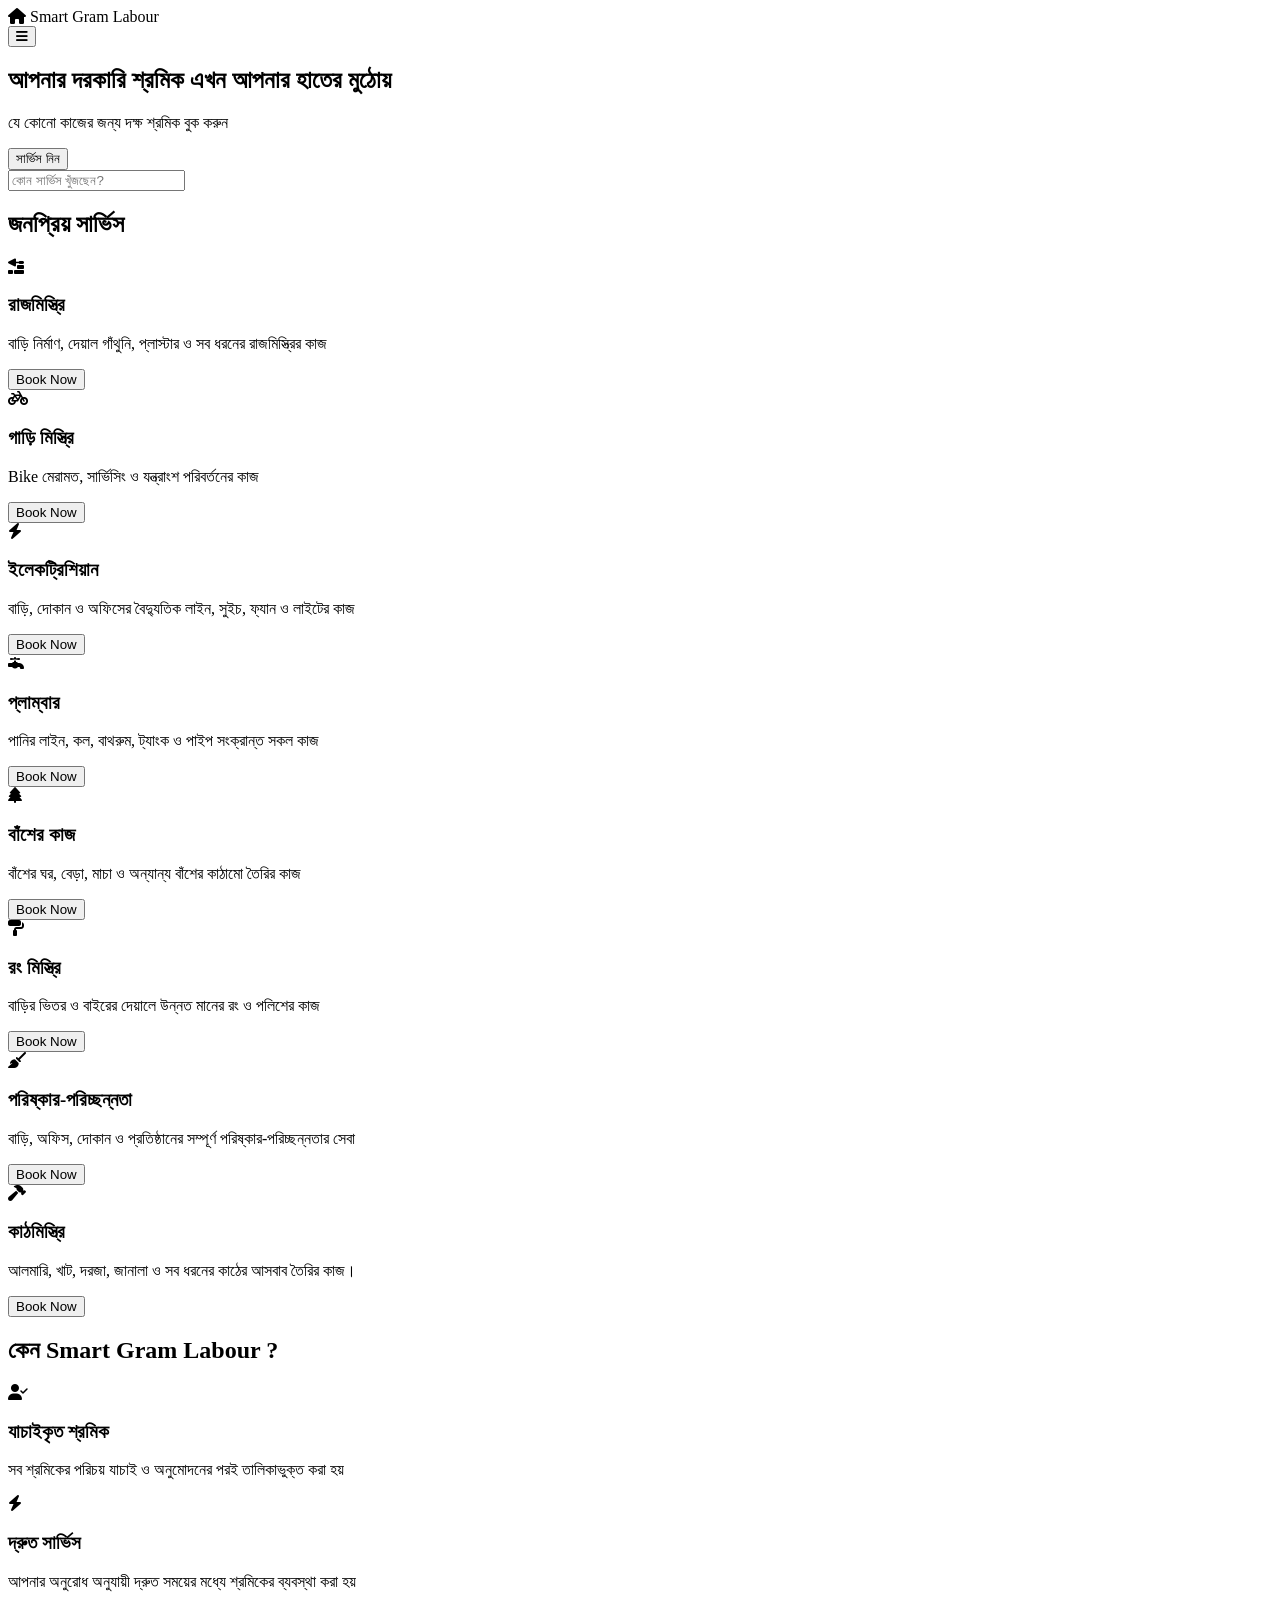
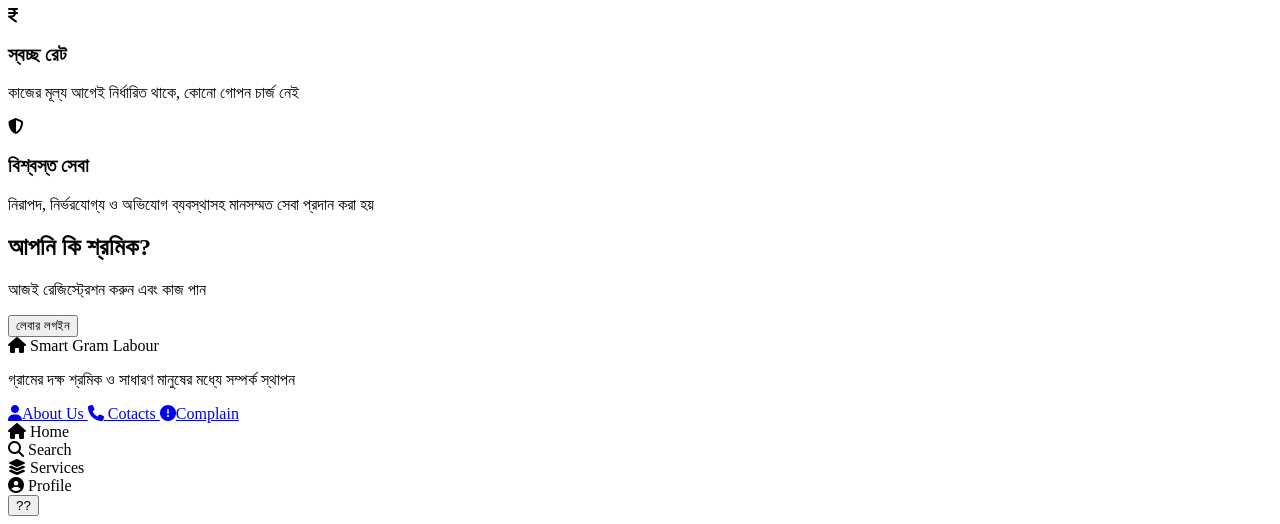
==== index.html @ b21dd410 "Add files via upload" ====
﻿
<!DOCTYPE html>
<html lang="bn">
<head>
<meta charset="UTF-8">
<meta name="viewport" content="width=device-width, initial-scale=1.0">
<title>Smart Gram Labour</title>

<link rel="preconnect" href="https://fonts.googleapis.com">
<link rel="preconnect" href="https://fonts.gstatic.com" crossorigin>
<link href="https://fonts.googleapis.com/css2?family=Noto+Sans+Bengali:wght@300;400;500;700&display=swap" rel="stylesheet">
<link rel="stylesheet" href="https://cdnjs.cloudflare.com/ajax/libs/font-awesome/6.7.2/css/all.min.css">
<link rel="stylesheet" href="style.css">
</head>

<body>

<header class="topbar">

<div class="logo">
<i class="fa-solid fa-house"></i>  Smart Gram Labour
</div>

<div class="menu">

<button class="menu-btn">
<i class="fa-solid fa-bars"></i>
</button>

</div>

</header>

<section class="hero">

<h1>
আপনার দরকারি শ্রমিক এখন আপনার হাতের মুঠোয়
</h1>

<p>

যে কোনো কাজের জন্য দক্ষ শ্রমিক বুক করুন

</p>

<button onclick="location.href='service.html'" class="requestBtn">
সার্ভিস নিন
</button>

</section>

<section class="searchArea">

<input
type="text"
placeholder="কোন সার্ভিস খুঁজছেন?">

</section>

<section class="serviceTitle">

<h2>

জনপ্রিয় সার্ভিস

</h2>

</section>

<section class="services">

<div class="card">

<div class="icon">

<i class="fa-solid fa-trowel-bricks"></i>

</div>

<h3>
রাজমিস্ত্রি

</h3>

<p>

বাড়ি নির্মাণ, দেয়াল গাঁথুনি, প্লাস্টার ও সব ধরনের রাজমিস্ত্রির কাজ

</p>

<button onclick="location.href='service.html?service=mason'">
Book Now
</button>

</div>


<div class="card">

<div class="icon">

<i class="fa-solid fa-bicycle"></i>

</div>

<h3>

গাড়ি মিস্ত্রি

</h3>

<p>

Bike মেরামত, সার্ভিসিং ও যন্ত্রাংশ পরিবর্তনের কাজ

</p>

<button onclick="location.href='service.html?service=bike'">
Book Now
</button>

</div>


<div class="card">

<div class="icon">
<i class="fa-solid fa-bolt"></i>

</div>

<h3>

ইলেকট্রিশিয়ান

</h3>

<p>
বাড়ি, দোকান ও অফিসের বৈদ্যুতিক লাইন, সুইচ, ফ্যান ও লাইটের কাজ

</p>

<button onclick="location.href='service.html?service=electric'">
Book Now
</button>

</div>


<div class="card">

<div class="icon">

<i class="fa-solid fa-faucet"></i>

</div>

<h3>
প্লাম্বার

</h3>

<p>

পানির লাইন, কল, বাথরুম, ট্যাংক ও পাইপ সংক্রান্ত সকল কাজ

</p>

<button onclick="location.href='service.html?service=plumber'">
Book Now
</button>

</div>


<div class="card">

<div class="icon">

<i class="fa-solid fa-tree"></i></i>
</div>

<h3>

বাঁশের কাজ

</h3>

<p>

বাঁশের ঘর, বেড়া, মাচা ও অন্যান্য বাঁশের কাঠামো তৈরির কাজ

</p>

<button onclick="location.href='service.html?service=bamboo'">
Book Now
</button>

</div>


<div class="card">

<div class="icon">
<i class="fa-solid fa-paint-roller"></i>

</div>

<h3>
রং মিস্ত্রি

</h3>

<p>
বাড়ির ভিতর ও বাইরের দেয়ালে উন্নত মানের রং ও পলিশের কাজ

</p>

<button onclick="location.href='service.html?service=painter'">
Book Now
</button>

</div>
<div class="card">

<div class="icon">

<i class="fa-solid fa-broom"></i>

</div>

<h3>

পরিষ্কার-পরিচ্ছন্নতা

</h3>

<p>

বাড়ি, অফিস, দোকান ও প্রতিষ্ঠানের সম্পূর্ণ পরিষ্কার-পরিচ্ছন্নতার সেবা

</p>

<button onclick="location.href='service.html?service=cleaning'">
Book Now
</button>

</div>


<div class="card">

<div class="icon">

<i class="fa-solid fa-hammer"></i>

</div>

<h3>

কাঠমিস্ত্রি

</h3>

<p>

আলমারি, খাট, দরজা, জানালা ও সব ধরনের কাঠের আসবাব তৈরির কাজ।

</p>

<button onclick="location.href='service.html?service=carpenter'">
Book Now
</button>

</div>

</section>


<section class="featureSection">

<h2>
 কেন Smart Gram Labour ?
</h2>

<div class="featureBox">

<div class="feature">

<i class="fa-solid fa-user-check"></i>

<h3>
যাচাইকৃত শ্রমিক

</h3>

<p>

সব শ্রমিকের পরিচয় যাচাই ও অনুমোদনের পরই তালিকাভুক্ত করা হয়

</p>

</div>


<div class="feature">
<i class="fa-solid fa-bolt"></i>
<h3>
দ্রুত সার্ভিস

</h3>

<p>

আপনার অনুরোধ অনুযায়ী দ্রুত সময়ের মধ্যে শ্রমিকের ব্যবস্থা করা হয়

</p>

</div>


<div class="feature">

<i class="fa-solid fa-indian-rupee-sign"></i>
<h3>
স্বচ্ছ রেট

</h3>

<p>
কাজের মূল্য আগেই নির্ধারিত থাকে, কোনো গোপন চার্জ নেই

</p>

</div>


<div class="feature">

<i class="fa-solid fa-shield-halved"></i>
<h3>
বিশ্বস্ত সেবা

</h3>

<p>
নিরাপদ, নির্ভরযোগ্য ও অভিযোগ ব্যবস্থাসহ মানসম্মত সেবা প্রদান করা হয়

</p>

</div>

</div>

</section>


<section class="workerJoin">

<h2>

আপনি কি শ্রমিক?

</h2>

<p>

আজই রেজিস্ট্রেশন করুন এবং কাজ পান

</p>

<button class="joinBtn">
লেবার লগইন

</button>

</section>


<footer>

<div class="footerLogo">

<i class="fa-solid fa-house"></i> Smart Gram Labour

</div>

<p>

গ্রামের দক্ষ শ্রমিক ও সাধারণ মানুষের মধ্যে সম্পর্ক স্থাপন
</p>

<div class="footerLinks">

<a href="#">

<i class="fa-solid fa-user"></i>About Us
</a>

<a href="#">

<i class="fa-solid fa-phone"></i> Cotacts

</a>

<a href="#">

<i class="fa-solid fa-circle-exclamation"></i>Complain

</a>

</div>

</footer>


<div class="bottomNav">

<div class="navItem">

<i class="fa-solid fa-house"></i>

<span>

Home

</span>

</div>


<div class="navItem">
<i class="fa-solid fa-magnifying-glass"></i>

<span>

Search

</span>

</div>


<div class="navItem">

<i class="fa-solid fa-layer-group"></i>

<span>

Services

</span>

</div>


<div class="navItem">

<i class="fa-solid fa-circle-user"></i>

<span>

Profile

</span>

</div>

</div>


<button class="floatingBtn">

??

</button>

<script src="script.js"></script>

</body>

</html>
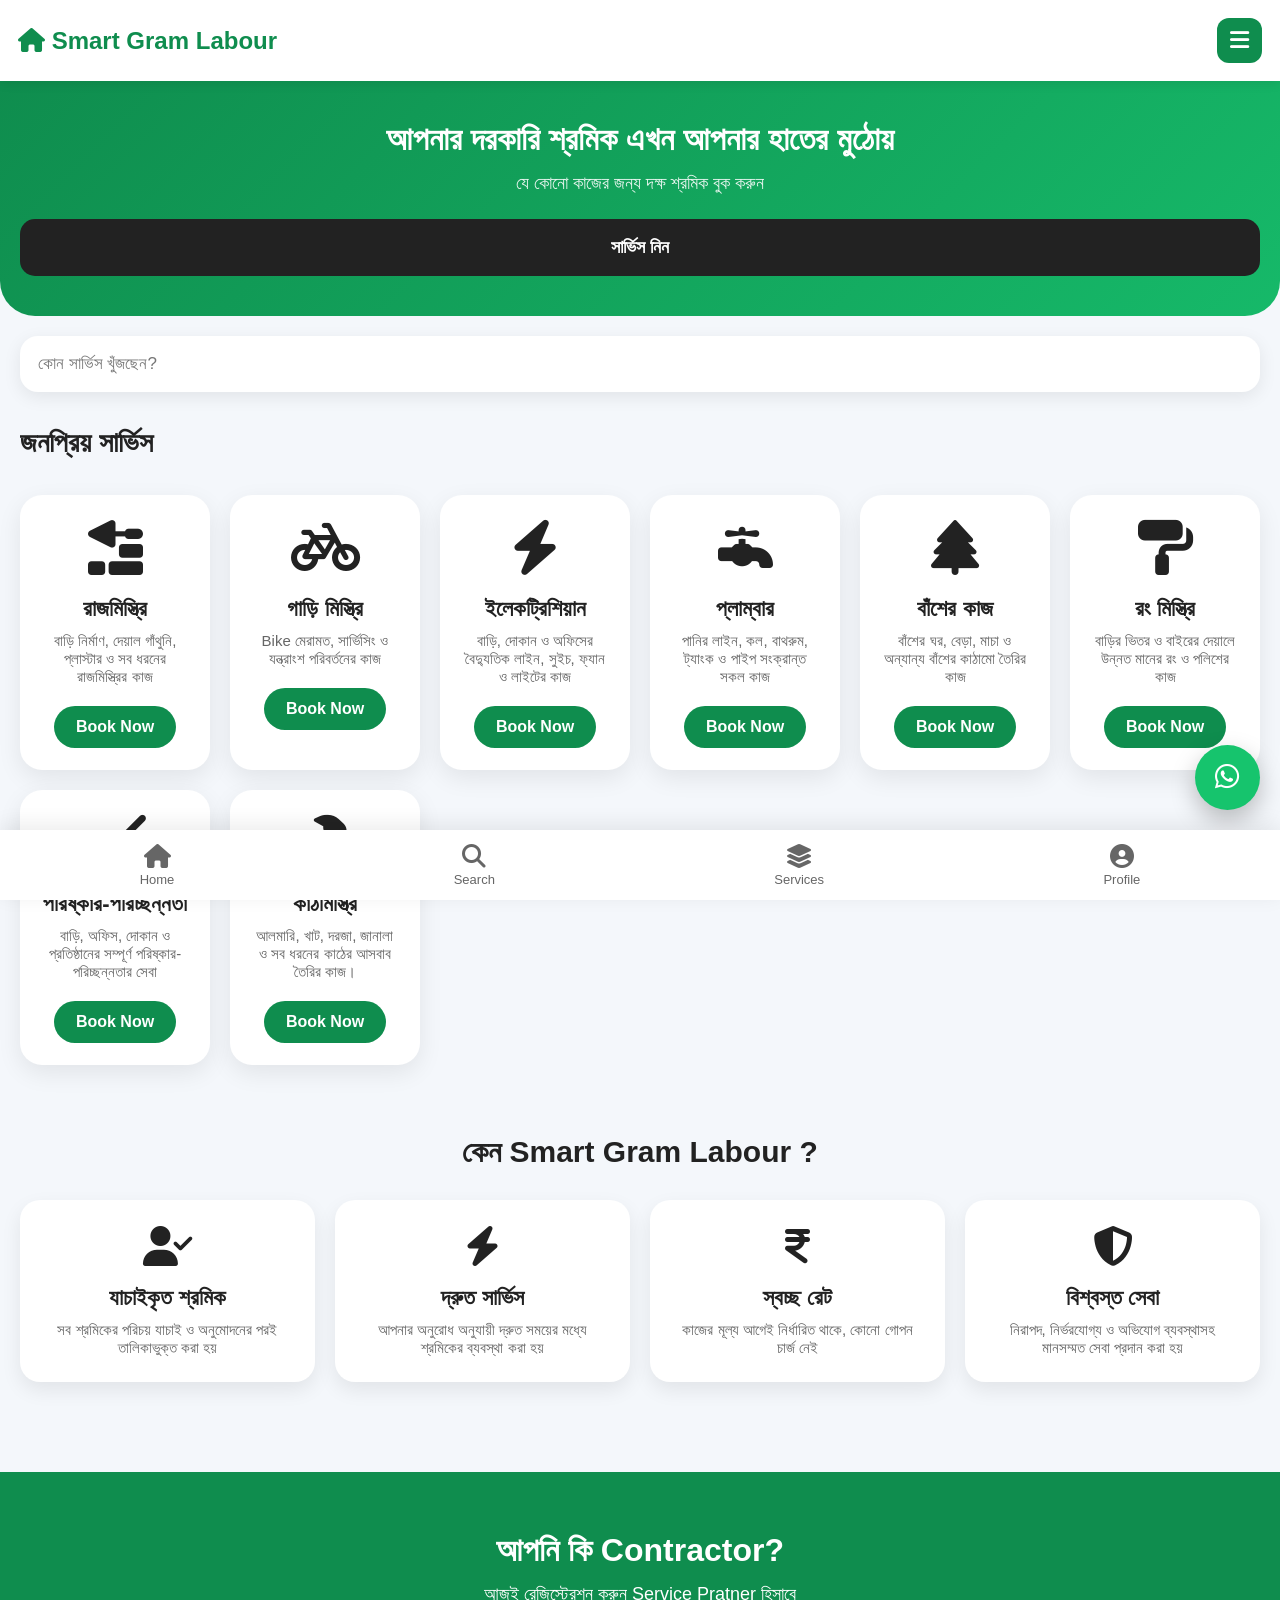
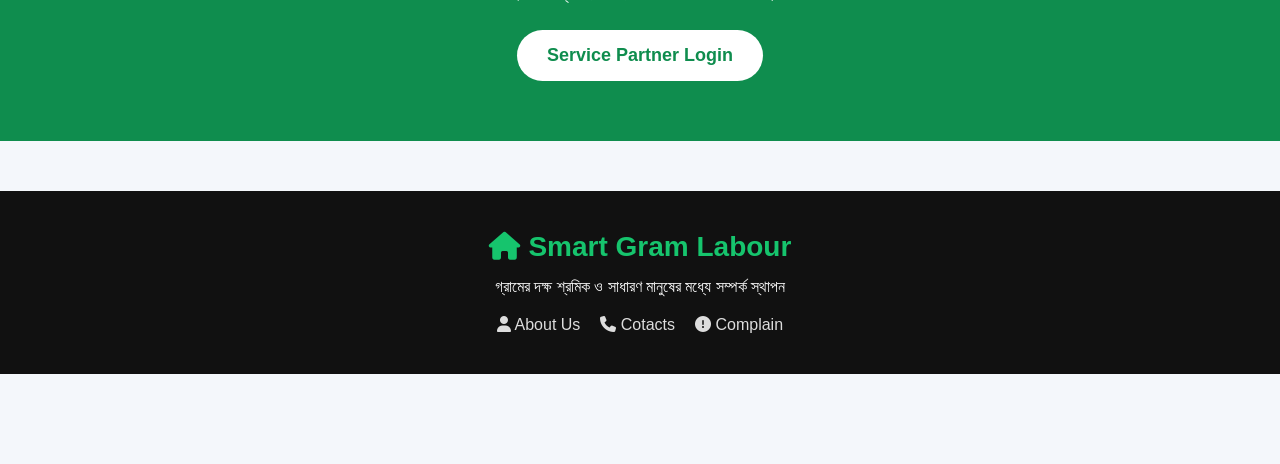
==== commit 0b8b887e: "Add files via upload" ====
--- a/index.html
+++ b/index.html
@@ -43,7 +43,7 @@
 
 </p>
 
-<button onclick="location.href='service.html'" class="requestBtn">
+<button onclick="location.href='request.html'" class="requestBtn">
 সার্ভিস নিন
 </button>
 
@@ -359,19 +359,19 @@
 
 <h2>
 
-আপনি কি শ্রমিক?
+আপনি কি Contractor?
 
 </h2>
 
 <p>
 
-আজই রেজিস্ট্রেশন করুন এবং কাজ পান
-
-</p>
-
-<button class="joinBtn">
-লেবার লগইন
-
+আজই রেজিস্ট্রেশন করুন Service Pratner হিসাবে
+
+</p>
+
+<button class="joinBtn"
+onclick="location.href='contractor.html'">
+Service Partner Login
 </button>
 
 </section>
@@ -394,7 +394,7 @@
 
 <a href="#">
 
-<i class="fa-solid fa-user"></i>About Us
+<i class="fa-solid fa-user"></i> About Us
 </a>
 
 <a href="#">
@@ -405,7 +405,7 @@
 
 <a href="#">
 
-<i class="fa-solid fa-circle-exclamation"></i>Complain
+<i class="fa-solid fa-circle-exclamation"></i> Complain
 
 </a>
 
@@ -471,7 +471,7 @@
 
 <button class="floatingBtn">
 
-??
+<i class="fa-brands fa-whatsapp"></i>
 
 </button>
 
--- a/style.css
+++ b/style.css
@@ -0,0 +1,924 @@
+﻿/* ===========================
+   Smart Gram Labour
+   style.css
+=========================== */
+
+*{
+margin:0;
+padding:0;
+box-sizing:border-box;
+font-family:'Noto Sans Bengali',sans-serif;
+}
+
+body{
+background:#f4f7fb;
+color:#222;
+}
+
+a{
+text-decoration:none;
+color:inherit;
+}
+
+button{
+cursor:pointer;
+border:none;
+outline:none;
+}
+
+/* ======================
+HEADER
+====================== */
+
+.topbar{
+
+position:sticky;
+top:0;
+
+background:#ffffff;
+
+display:flex;
+
+justify-content:space-between;
+
+align-items:center;
+
+padding:18px;
+
+box-shadow:0 3px 10px rgba(0,0,0,.08);
+
+z-index:999;
+
+}
+
+.logo{
+
+font-size:24px;
+
+font-weight:700;
+
+color:#0f8d4e;
+
+}
+
+.menu-btn{
+
+background:#0f8d4e;
+
+color:white;
+
+width:45px;
+
+height:45px;
+
+border-radius:12px;
+
+font-size:22px;
+
+}
+
+/* ======================
+HERO
+====================== */
+
+.hero{
+
+padding:40px 20px;
+
+text-align:center;
+
+background:linear-gradient(135deg,#0f8d4e,#16b969);
+
+color:white;
+
+border-bottom-left-radius:35px;
+
+border-bottom-right-radius:35px;
+
+}
+
+.hero h1{
+
+font-size:32px;
+
+margin-bottom:15px;
+
+}
+
+.hero p{
+
+font-size:18px;
+
+opacity:.9;
+
+margin-bottom:25px;
+
+}
+
+.requestBtn{
+
+background:white;
+
+color:#0f8d4e;
+
+padding:15px 30px;
+
+font-size:18px;
+
+border-radius:50px;
+
+font-weight:bold;
+
+transition:.3s;
+
+}
+
+.requestBtn:hover{
+
+transform:scale(1.05);
+
+}
+
+/* ======================
+SEARCH
+====================== */
+
+.searchArea{
+
+padding:20px;
+
+}
+
+.searchArea input{
+
+width:100%;
+
+padding:18px;
+
+border-radius:18px;
+
+border:none;
+
+box-shadow:0 5px 18px rgba(0,0,0,.08);
+
+font-size:17px;
+
+}
+
+/* ======================
+TITLE
+====================== */
+
+.serviceTitle{
+
+padding:15px 20px;
+
+}
+
+.serviceTitle h2{
+
+font-size:28px;
+
+color:#222;
+
+}
+
+/* ======================
+SERVICE GRID
+====================== */
+
+.services{
+
+display:grid;
+
+grid-template-columns:repeat(auto-fit,minmax(170px,1fr));
+
+gap:20px;
+
+padding:20px;
+
+}
+/* ======================
+SERVICE CARD
+====================== */
+
+.card{
+
+background:#ffffff;
+
+border-radius:22px;
+
+padding:22px;
+
+text-align:center;
+
+box-shadow:0 8px 25px rgba(0,0,0,.08);
+
+transition:.35s;
+
+cursor:pointer;
+
+}
+
+.card:hover{
+
+transform:translateY(-8px);
+
+box-shadow:0 15px 35px rgba(0,0,0,.15);
+
+}
+
+.icon{
+
+font-size:55px;
+
+margin-bottom:15px;
+
+}
+
+.card h3{
+
+font-size:22px;
+
+margin-bottom:10px;
+
+}
+
+.card p{
+
+font-size:15px;
+
+color:#666;
+
+margin-bottom:20px;
+
+}
+
+.card button{
+
+background:#0f8d4e;
+
+color:white;
+
+padding:12px 22px;
+
+border-radius:30px;
+
+font-size:16px;
+
+font-weight:bold;
+
+transition:.3s;
+
+}
+
+.card button:hover{
+
+background:#0b6d3b;
+
+}
+
+
+/* ======================
+FEATURE SECTION
+====================== */
+
+.featureSection{
+
+padding:50px 20px;
+
+}
+
+.featureSection h2{
+
+text-align:center;
+
+font-size:30px;
+
+margin-bottom:30px;
+
+}
+
+.featureBox{
+
+display:grid;
+
+grid-template-columns:repeat(auto-fit,minmax(220px,1fr));
+
+gap:20px;
+
+}
+
+.feature{
+
+background:white;
+
+padding:25px;
+
+border-radius:20px;
+
+text-align:center;
+
+box-shadow:0 8px 20px rgba(0,0,0,.08);
+
+font-size:40px;
+
+}
+
+.feature h3{
+
+margin-top:15px;
+
+font-size:22px;
+
+}
+
+.feature p{
+
+margin-top:10px;
+
+font-size:15px;
+
+color:#666;
+
+}
+
+
+/* ======================
+JOIN SECTION
+====================== */
+
+.workerJoin{
+
+padding:60px 20px;
+
+text-align:center;
+
+background:#0f8d4e;
+
+color:white;
+
+margin-top:40px;
+
+}
+
+.workerJoin h2{
+
+font-size:32px;
+
+margin-bottom:15px;
+
+}
+
+.workerJoin p{
+
+font-size:18px;
+
+margin-bottom:25px;
+
+}
+
+.joinBtn{
+
+background:white;
+
+color:#0f8d4e;
+
+padding:15px 30px;
+
+border-radius:40px;
+
+font-size:18px;
+
+font-weight:bold;
+
+}
+/* ======================
+FOOTER
+====================== */
+
+footer{
+background:#111;
+color:white;
+padding:40px 20px;
+text-align:center;
+margin-top:50px;
+}
+
+.footerLogo{
+font-size:28px;
+font-weight:bold;
+margin-bottom:15px;
+color:#16c46d;
+}
+
+.footerLinks{
+display:flex;
+justify-content:center;
+flex-wrap:wrap;
+gap:20px;
+margin-top:20px;
+}
+
+.footerLinks a{
+color:#ddd;
+font-size:16px;
+transition:.3s;
+}
+
+.footerLinks a:hover{
+color:#16c46d;
+}
+
+/* ======================
+BOTTOM NAVIGATION
+====================== */
+
+.bottomNav{
+position:fixed;
+bottom:0;
+left:0;
+width:100%;
+height:70px;
+background:#ffffff;
+display:flex;
+justify-content:space-around;
+align-items:center;
+box-shadow:0 -5px 20px rgba(0,0,0,.08);
+z-index:999;
+}
+
+.navItem{
+display:flex;
+flex-direction:column;
+align-items:center;
+font-size:24px;
+color:#666;
+cursor:pointer;
+transition:.3s;
+}
+
+.navItem span{
+font-size:13px;
+margin-top:4px;
+}
+
+.navItem:hover{
+color:#0f8d4e;
+}
+
+/* ======================
+FLOATING BUTTON
+====================== */
+
+.floatingBtn{
+position:fixed;
+right:20px;
+bottom:90px;
+width:65px;
+height:65px;
+border-radius:50%;
+background:#16c46d;
+color:white;
+font-size:28px;
+box-shadow:0 10px 25px rgba(0,0,0,.25);
+transition:.3s;
+}
+
+.floatingBtn:hover{
+transform:scale(1.1);
+}
+
+/* ======================
+SCROLLBAR
+====================== */
+
+::-webkit-scrollbar{
+width:8px;
+}
+
+::-webkit-scrollbar-thumb{
+background:#16c46d;
+border-radius:20px;
+}
+
+::-webkit-scrollbar-track{
+background:#f2f2f2;
+}
+
+/* ======================
+ANIMATION
+====================== */
+
+.card,
+.feature,
+.requestBtn,
+.joinBtn{
+animation:fadeUp .7s ease;
+}
+
+@keyframes fadeUp{
+
+0%{
+opacity:0;
+transform:translateY(25px);
+}
+
+100%{
+opacity:1;
+transform:translateY(0);
+}
+
+}
+
+/* ======================
+RESPONSIVE
+====================== */
+
+@media(max-width:768px){
+
+.hero h1{
+font-size:26px;
+}
+
+.hero p{
+font-size:16px;
+}
+
+.logo{
+font-size:20px;
+}
+
+.serviceTitle h2{
+font-size:24px;
+}
+
+.card{
+padding:18px;
+}
+
+.icon{
+font-size:45px;
+}
+
+.feature h3{
+font-size:20px;
+}
+
+.bottomNav{
+height:65px;
+}
+
+.navItem{
+font-size:20px;
+}
+
+}
+
+/* Bottom Nav ???? ?? ??????? ???? */
+body{
+padding-bottom:90px;
+}
+.service-page{
+
+max-width:700px;
+
+margin:40px auto;
+
+padding:25px;
+
+background:white;
+
+border-radius:20px;
+
+box-shadow:0 10px 25px rgba(0,0,0,.08);
+
+text-align:center;
+
+}
+
+.service-icon{
+
+font-size:90px;
+
+color:#0f8d4e;
+
+margin:20px;
+
+}
+
+.service-page h1{
+
+font-size:35px;
+
+margin:20px;
+
+}
+
+.service-page p{
+
+font-size:18px;
+
+line-height:30px;
+
+color:#555;
+
+}
+
+.service-page h2{
+
+margin:25px;
+
+color:#0f8d4e;
+
+}
+
+.back-btn{
+
+text-decoration:none;
+
+font-size:20px;
+
+font-weight:bold;
+
+color:#0f8d4e;
+
+display:inline-block;
+
+margin-bottom:20px;
+
+}
+
+.callBtn,
+.whatsappBtn,
+.requestBtn{
+
+display:block;
+
+width:100%;
+
+padding:18px;
+
+margin-top:15px;
+
+border:none;
+
+border-radius:15px;
+
+font-size:18px;
+
+font-weight:bold;
+
+cursor:pointer;
+
+}
+
+.callBtn{
+
+background:#0f8d4e;
+
+color:white;
+
+}
+
+.whatsappBtn{
+
+background:#25D366;
+
+color:white;
+
+}
+
+.requestBtn{
+
+background:#222;
+
+color:white;
+
+}
+.status-badges{
+
+margin:15px 0;
+
+}
+
+.badge{
+
+display:inline-block;
+
+padding:8px 18px;
+
+border-radius:50px;
+
+font-size:14px;
+
+font-weight:bold;
+
+margin:5px;
+
+color:white;
+
+}
+
+.urgent{
+
+background:#e53935;
+
+}
+
+.paid{
+
+background:#16a34a;
+
+}
+.serviceBox{
+
+background:#ffffff;
+
+margin:20px 0;
+
+padding:20px;
+
+border-radius:15px;
+
+box-shadow:0 4px 12px rgba(0,0,0,.08);
+
+text-align:left;
+
+}
+
+.serviceBox h2{
+
+color:#118c3c;
+
+margin-bottom:15px;
+
+}
+
+.serviceBox ul{
+
+padding-left:20px;
+
+}
+
+.serviceBox li{
+
+margin:10px 0;
+
+font-size:17px;
+
+}
+.request-container{
+
+max-width:500px;
+
+margin:30px auto;
+
+background:#fff;
+
+padding:25px;
+
+border-radius:20px;
+
+box-shadow:0 5px 15px rgba(0,0,0,.1);
+
+}
+
+.request-container h1{
+
+text-align:center;
+
+margin-bottom:20px;
+
+color:#118c3c;
+
+}
+
+.request-container input,
+
+.request-container select,
+
+.request-container textarea{
+
+width:100%;
+
+padding:14px;
+
+margin:10px 0;
+
+border:1px solid #ccc;
+
+border-radius:10px;
+
+font-size:16px;
+
+box-sizing:border-box;
+
+}
+
+.request-container textarea{
+
+height:120px;
+
+resize:none;
+
+}
+
+.submitBtn{
+
+width:100%;
+
+padding:15px;
+
+background:#118c3c;
+
+color:white;
+
+border:none;
+
+border-radius:10px;
+
+font-size:18px;
+
+font-weight:bold;
+
+cursor:pointer;
+
+}
+.loginContainer{
+
+max-width:420px;
+
+margin:40px auto;
+
+background:#fff;
+
+padding:25px;
+
+border-radius:18px;
+
+box-shadow:0 5px 15px rgba(0,0,0,.1);
+
+}
+
+.loginContainer h1{
+
+text-align:center;
+
+color:#118c3c;
+
+margin-bottom:20px;
+
+}
+
+.loginContainer input{
+
+width:100%;
+
+padding:14px;
+
+margin:10px 0;
+
+border:1px solid #ccc;
+
+border-radius:10px;
+
+font-size:16px;
+
+box-sizing:border-box;
+
+}
+
+.loginBtn{
+
+width:100%;
+
+padding:15px;
+
+background:#118c3c;
+
+color:#fff;
+
+border:none;
+
+border-radius:10px;
+
+font-size:18px;
+
+font-weight:bold;
+
+cursor:pointer;
+
+}
+
+.loginNote{
+
+margin-top:20px;
+
+text-align:center;
+
+font-size:14px;
+
+color:#777;
+
+}
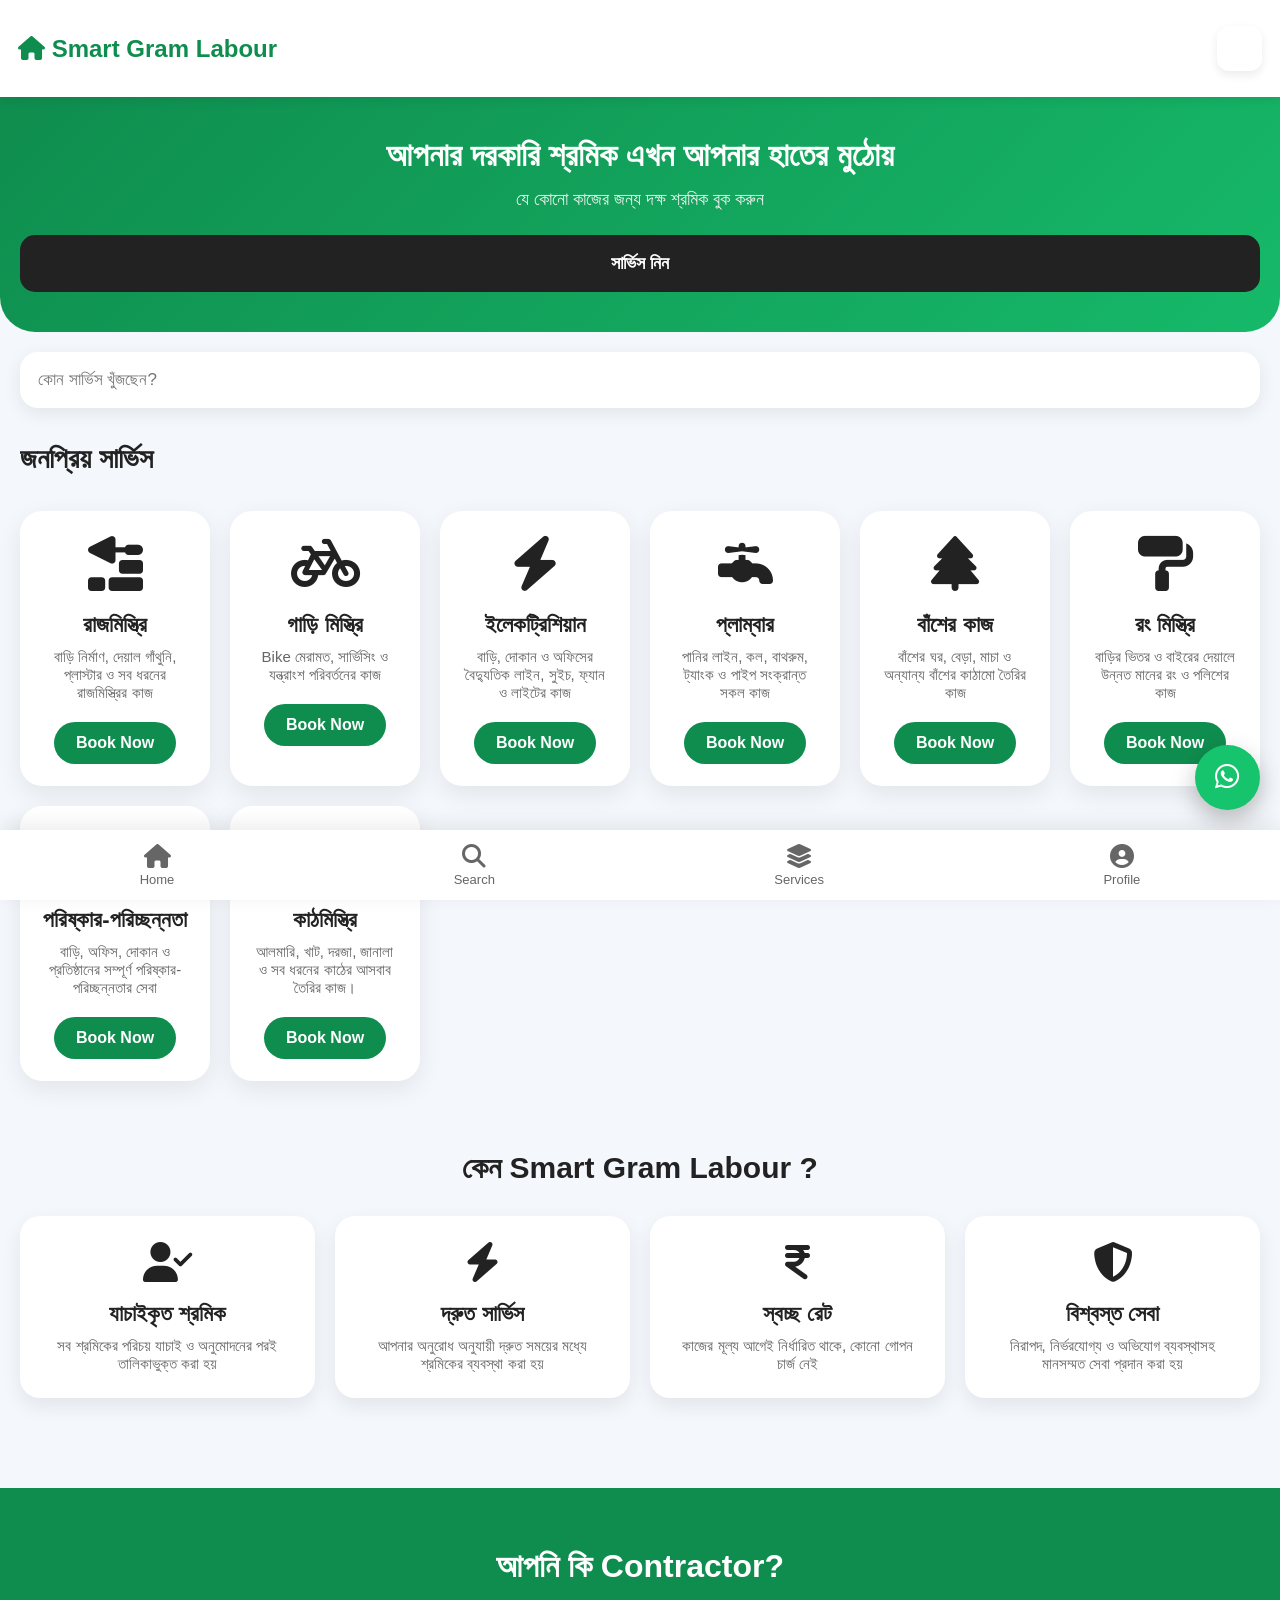
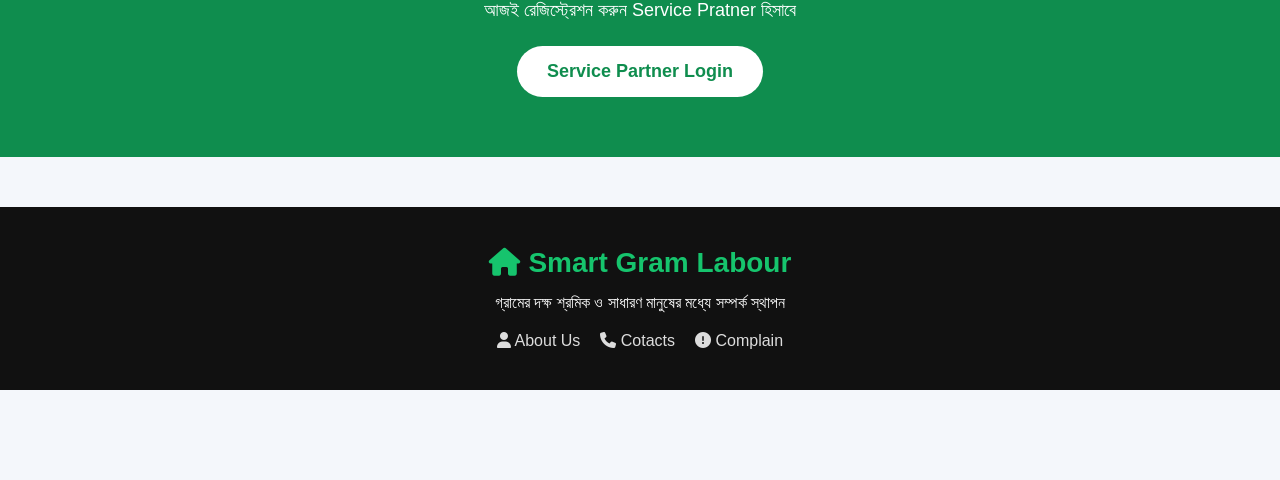
==== commit ad09ab46: "Update index.html" ====
--- a/index.html
+++ b/index.html
@@ -43,8 +43,8 @@
 
 </p>
 
-<button onclick="location.href='request.html'" class="requestBtn">
-সার্ভিস নিন
+<button onclick="location.href='request.html'" class="requestBtn">
+সার্ভিস নিন
 </button>
 
 </section>
@@ -88,8 +88,8 @@
 
 </p>
 
-<button onclick="location.href='service.html?service=mason'">
-Book Now
+<button onclick="location.href='service.html?service=mason'">
+Book Now
 </button>
 
 </div>
@@ -115,8 +115,8 @@
 
 </p>
 
-<button onclick="location.href='service.html?service=bike'">
-Book Now
+<button onclick="location.href='service.html?service=bike'">
+Book Now
 </button>
 
 </div>
@@ -140,8 +140,8 @@
 
 </p>
 
-<button onclick="location.href='service.html?service=electric'">
-Book Now
+<button onclick="location.href='service.html?service=electric'">
+Book Now
 </button>
 
 </div>
@@ -166,8 +166,8 @@
 
 </p>
 
-<button onclick="location.href='service.html?service=plumber'">
-Book Now
+<button onclick="location.href='service.html?service=plumber'">
+Book Now
 </button>
 
 </div>
@@ -192,8 +192,8 @@
 
 </p>
 
-<button onclick="location.href='service.html?service=bamboo'">
-Book Now
+<button onclick="location.href='service.html?service=bamboo'">
+Book Now
 </button>
 
 </div>
@@ -216,8 +216,8 @@
 
 </p>
 
-<button onclick="location.href='service.html?service=painter'">
-Book Now
+<button onclick="location.href='service.html?service=painter'">
+Book Now
 </button>
 
 </div>
@@ -241,8 +241,8 @@
 
 </p>
 
-<button onclick="location.href='service.html?service=cleaning'">
-Book Now
+<button onclick="location.href='service.html?service=cleaning'">
+Book Now
 </button>
 
 </div>
@@ -268,8 +268,8 @@
 
 </p>
 
-<button onclick="location.href='service.html?service=carpenter'">
-Book Now
+<button onclick="location.href='service.html?service=carpenter'">
+Book Now
 </button>
 
 </div>
@@ -369,9 +369,9 @@
 
 </p>
 
-<button class="joinBtn"
-onclick="location.href='contractor.html'">
-Service Partner Login
+<button class="joinBtn"
+onclick="location.href='contractor.html'">
+Service Partner Login
 </button>
 
 </section>
@@ -416,7 +416,7 @@
 
 <div class="bottomNav">
 
-<div class="navItem">
+<div class="navItem" onclick="window.location.href='indexs.html'">
 
 <i class="fa-solid fa-house"></i>
 
@@ -429,7 +429,7 @@
 </div>
 
 
-<div class="navItem">
+<div class="navItem" onclick="document.getElementById('searchBox').focus()">
 <i class="fa-solid fa-magnifying-glass"></i>
 
 <span>
@@ -441,7 +441,7 @@
 </div>
 
 
-<div class="navItem">
+<div class="navItem" onclick="window.location.href='services.html'">
 
 <i class="fa-solid fa-layer-group"></i>
 
@@ -454,7 +454,7 @@
 </div>
 
 
-<div class="navItem">
+<div class="navItem" onclick="window.location.href='contractor.html'">
 
 <i class="fa-solid fa-circle-user"></i>
 
@@ -479,4 +479,4 @@
 
 </body>
 
-</html>+</html>
--- a/style.css
+++ b/style.css
@@ -921,4 +921,174 @@
 
 color:#777;
 
+}
+.dashboard{
+
+max-width:500px;
+
+margin:auto;
+
+padding:20px;
+
+}
+
+.topBar{
+
+text-align:center;
+
+margin-bottom:20px;
+
+}
+
+.partnerCard{
+
+background:#ffffff;
+
+padding:20px;
+
+border-radius:15px;
+
+box-shadow:0 5px 12px rgba(0,0,0,.08);
+
+text-align:center;
+
+margin-bottom:20px;
+
+}
+
+.summary{
+
+display:flex;
+
+gap:10px;
+
+margin-bottom:20px;
+
+}
+
+.box{
+
+flex:1;
+
+background:#118c3c;
+
+color:#fff;
+
+padding:15px;
+
+border-radius:15px;
+
+text-align:center;
+
+}
+
+.menu button{
+
+width:100%;
+
+padding:15px;
+
+margin:8px 0;
+
+border:none;
+
+border-radius:12px;
+
+background:#ffffff;
+
+box-shadow:0 4px 10px rgba(0,0,0,.08);
+
+font-size:17px;
+
+cursor:pointer;
+
+}
+.tabs{
+display:flex;
+gap:10px;
+margin:20px 0;
+}
+
+.tabs button{
+flex:1;
+padding:12px;
+border:none;
+border-radius:10px;
+background:#f1f1f1;
+font-size:16px;
+font-weight:bold;
+cursor:pointer;
+}
+
+.tabs .active{
+background:#118c3c;
+color:#fff;
+}
+
+.jobCard{
+background:#fff;
+border-radius:15px;
+padding:18px;
+margin-bottom:20px;
+box-shadow:0 4px 10px rgba(0,0,0,.08);
+}
+
+.jobBadges{
+margin-bottom:10px;
+}
+
+.jobBadges span{
+display:inline-block;
+padding:5px 12px;
+border-radius:20px;
+font-size:13px;
+font-weight:bold;
+margin-right:8px;
+color:#fff;
+}
+
+.urgent{
+background:#d32f2f;
+}
+
+.paid{
+background:#2e7d32;
+}
+
+.jobCard h3{
+margin:12px 0;
+color:#222;
+}
+
+.jobCard p{
+margin:8px 0;
+font-size:15px;
+color:#555;
+}
+
+.jobButtons{
+display:flex;
+gap:10px;
+margin-top:18px;
+}
+
+.detailsBtn,
+.acceptBtn{
+flex:1;
+padding:12px;
+border:none;
+border-radius:10px;
+font-size:15px;
+font-weight:bold;
+cursor:pointer;
+}
+
+.detailsBtn{
+background:#1976d2;
+color:#fff;
+}
+
+.acceptBtn{
+background:#118c3c;
+color:#fff;
 }
